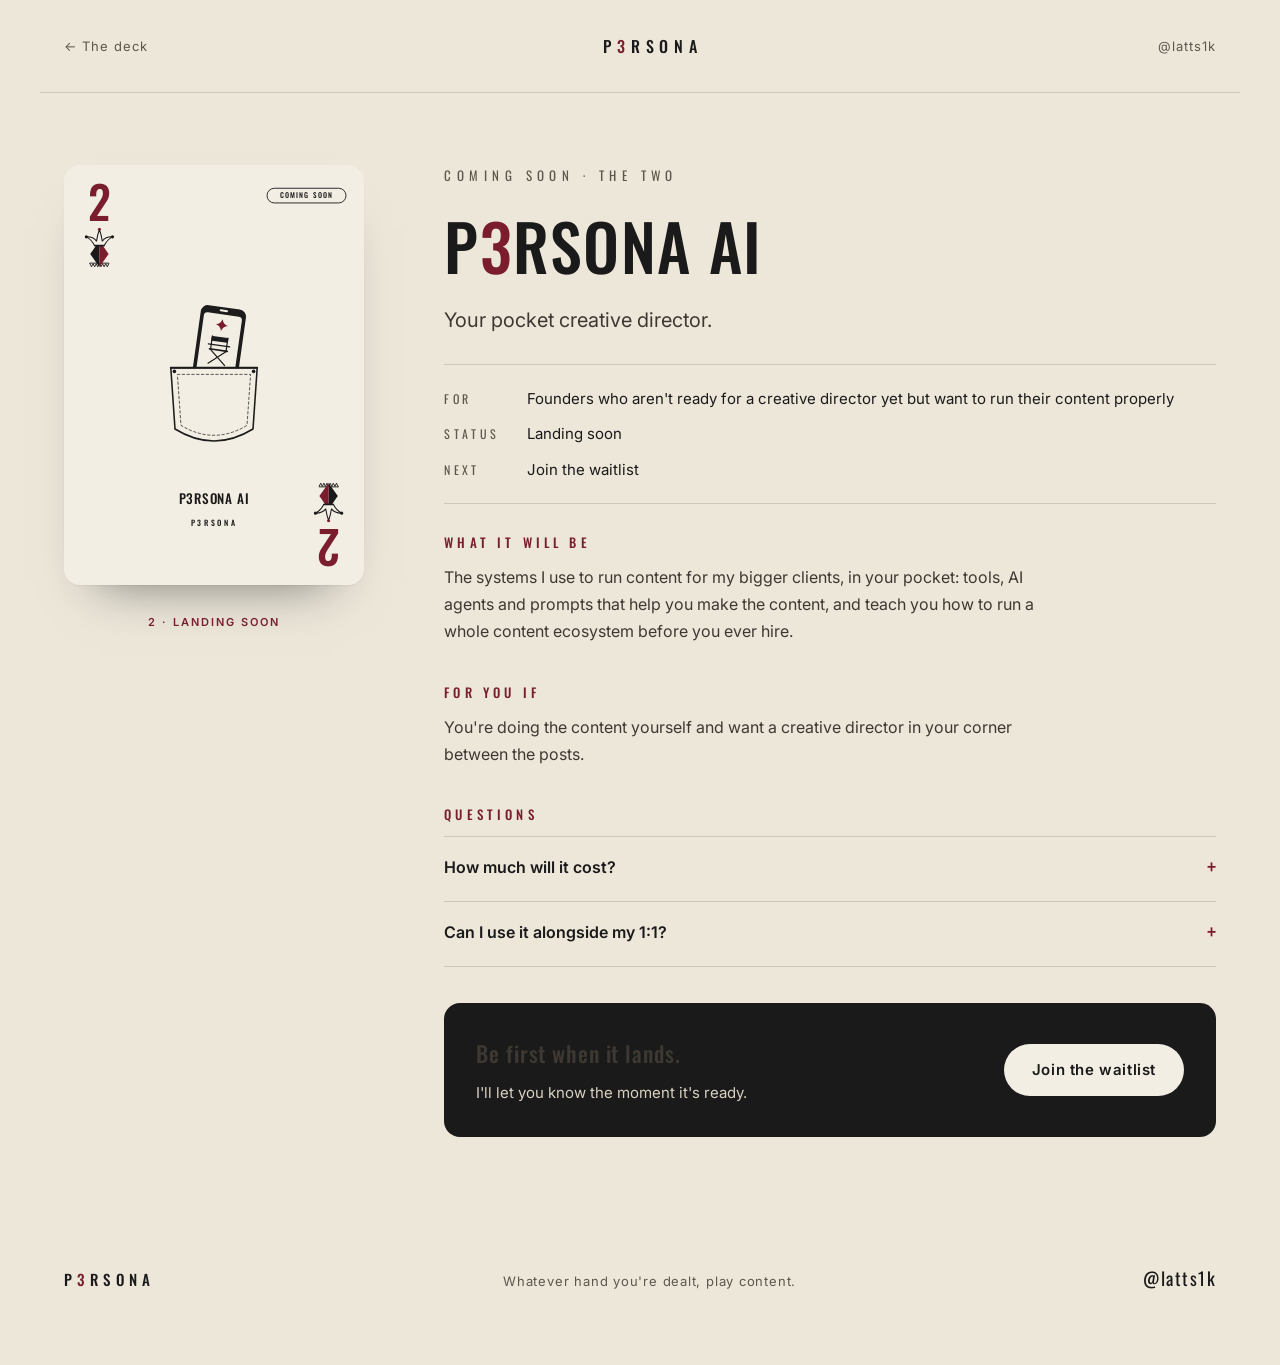
==== card/ai/index.html @ c821c552 "P3RSONA site v1: home and seven card pages Co-Authored-By: Claude Opus 5.5 <noreply@anthropic.com> C" ====
<!doctype html>
<html lang="en-GB">
<head>
<meta charset="utf-8">
<meta name="viewport" content="width=device-width, initial-scale=1, viewport-fit=cover">
<title>P3RSONA AI · P3RSONA</title>
<meta name="description" content="Your pocket creative director. Landing soon.">
<meta property="og:title" content="P3RSONA AI · P3RSONA">
<meta property="og:description" content="Your pocket creative director. Landing soon.">
<meta property="og:type" content="website">
<meta property="og:image" content="/assets/og.png">
<meta name="twitter:card" content="summary_large_image">
<meta name="theme-color" content="#EDE7DA">
<link rel="icon" href="/assets/favicon.svg" type="image/svg+xml">
<link rel="preconnect" href="https://fonts.googleapis.com">
<link rel="preconnect" href="https://fonts.gstatic.com" crossorigin>
<link rel="stylesheet" href="https://fonts.googleapis.com/css2?family=Oswald:wght@400;500&family=Inter:wght@400;500;600&display=swap">
<link rel="stylesheet" href="/assets/styles.css">
</head>
<body>
<header class="wrap bar"><a href="/">← The deck</a><a class="mark" href="/">P<span class="b3">3</span>RSONA</a><a href="https://instagram.com/latts1k" rel="noopener">@latts1k</a></header>
<main class="wrap page">
<div class="art rise"><div class="card"><img src="/assets/cards/2-p3rsona-ai.svg" width="340" height="476" alt="P3RSONA AI playing card, the two"></div><p class="small">2 · LANDING SOON</p></div>
<div class="content rise d1">
<p class="eyebrow">Coming soon · The Two</p>
<h1>P<span class="b3">3</span>RSONA AI</h1>
<p class="one">Your pocket creative director.</p>
<dl class="facts"><dt>FOR</dt><dd>Founders who aren&#x27;t ready for a creative director yet but want to run their content properly</dd><dt>STATUS</dt><dd>Landing soon</dd><dt>NEXT</dt><dd>Join the waitlist</dd></dl>
<section class="details"><div><h2>What it will be</h2><p>The systems I use to run content for my bigger clients, in your pocket: tools, AI agents and prompts that help you make the content, and teach you how to run a whole content ecosystem before you ever hire.</p></div><div><h2>For you if</h2><p>You&#x27;re doing the content yourself and want a creative director in your corner between the posts.</p></div>
<div><h2>Questions</h2><div class="faq"><details><summary>How much will it cost?</summary><p>Pricing announced at launch. Join the waitlist to hear first.</p></details><details><summary>Can I use it alongside my 1:1?</summary><p>Yes. The two are built to work together.</p></details></div></div>
<div class="cta"><div><p class="line">Be first when it lands.</p><p class="sub">I&#x27;ll let you know the moment it&#x27;s ready.</p></div>
<a class="btn light" href="https://instagram.com/latts1k" rel="noopener" data-action="waitlist" data-card="ai">Join the waitlist</a></div></section>
</div>
</main>
<footer class="wrap foot">
<span class="mark">P<span class="b3">3</span>RSONA</span>
<span>Whatever hand you&#x27;re dealt, play content.</span>
<a href="https://instagram.com/latts1k" rel="noopener">@latts1k</a>
</footer>
<script src="/assets/forms.js"></script>
<script src="/assets/app.js"></script>
</body>
</html>
---- assets/styles.css ----
:root{
  --paper:#EDE7DA;--cream:#F3EEE3;--field:#F7F3EA;--ink:#1A1A1A;--body:#3E3832;--muted:#5E574D;--line:#CFC6B5;--accent:#7A1E2E;--on-ink:#D9D1C2;
  --display:'Oswald','Arial Narrow',Impact,sans-serif;--sans:'Inter','Helvetica Neue',Arial,sans-serif;
  --ease:cubic-bezier(.16,1,.3,1);
}
*{box-sizing:border-box}
html{-webkit-text-size-adjust:100%}
body{margin:0;background:var(--paper);color:var(--ink);font-family:var(--sans);font-size:16px;line-height:1.55;-webkit-font-smoothing:antialiased}
a{color:var(--ink)}
a:hover{color:var(--accent)}
img{max-width:100%;display:block}
[hidden]{display:none!important}
:focus-visible{outline:2px solid var(--ink);outline-offset:4px}
.b3{color:var(--accent)}
.wrap{max-width:1200px;margin:0 auto;padding-left:max(24px,env(safe-area-inset-left));padding-right:max(24px,env(safe-area-inset-right))}
.label{font-family:var(--display);font-weight:500;text-transform:uppercase;letter-spacing:.36em;font-size:15px;margin:0}
.small{font-size:11px;font-weight:600;letter-spacing:.18em;text-transform:uppercase}

/* header */
.bar{display:flex;justify-content:space-between;align-items:center;gap:16px;padding-top:24px;padding-bottom:24px;border-bottom:1px solid var(--line)}
.bar.end{justify-content:flex-end}
.bar a{text-decoration:none;font-size:13px;letter-spacing:.08em;color:var(--muted);min-height:44px;display:inline-flex;align-items:center}
.bar a:hover{color:var(--ink)}
.bar .mark{font-family:var(--display);font-weight:500;font-size:16px;letter-spacing:.36em;color:var(--ink)}

/* hero */
.hero{max-width:860px;margin:0 auto;padding:120px 24px 96px;text-align:center;display:flex;flex-direction:column;align-items:center;gap:26px}
.wordmark{margin:0;font-family:var(--display);font-weight:500;font-size:clamp(30px,4.2vw,48px);line-height:1;letter-spacing:.4em;padding-left:.4em}
.eyebrow{margin:0;font-family:var(--display);font-size:13px;letter-spacing:.42em;color:var(--muted);text-transform:uppercase}
h1.anchor{margin:0;font-family:var(--display);font-weight:500;font-size:clamp(40px,6.4vw,84px);line-height:1.02;letter-spacing:.01em;text-transform:uppercase;text-wrap:balance}
.lede{margin:0;max-width:54ch;font-size:18px;line-height:1.65;color:var(--body)}
.steps{margin:10px 0 0;padding:0;list-style:none;display:flex;flex-wrap:wrap;justify-content:center;gap:10px 36px;font-size:13px;letter-spacing:.06em;color:var(--muted)}
.steps li{display:flex;gap:10px;align-items:baseline}
.steps b{font-family:var(--display);font-weight:500;font-size:14px;color:var(--accent)}

/* sections */
.section{padding-bottom:112px}
.sechead{display:flex;justify-content:space-between;align-items:baseline;gap:16px;flex-wrap:wrap;padding-bottom:18px;border-bottom:1px solid var(--ink);margin-bottom:56px}
.sechead p{margin:0;font-size:13px;letter-spacing:.06em;color:var(--muted)}
.deck{display:flex;flex-wrap:wrap;justify-content:center;gap:64px 28px}
.item{width:260px;max-width:100%;display:flex;flex-direction:column;align-items:center;gap:22px;text-decoration:none;color:var(--ink)}
.item:hover{color:var(--ink)}
.item .card{width:240px;aspect-ratio:5/7;border-radius:11.5px;box-shadow:0 14px 26px -20px rgba(26,26,26,.45),0 1px 2px rgba(26,26,26,.06);transition:transform 1400ms var(--ease),box-shadow 1400ms var(--ease)}
.item .card img{width:100%;height:100%}
.item:hover .card,.item:focus-visible .card{transform:translateY(-10px);box-shadow:0 34px 50px -30px rgba(26,26,26,.5),0 2px 4px rgba(26,26,26,.06)}
.item:focus-visible{outline:none}
.item:focus-visible .card{outline:2px solid var(--ink);outline-offset:6px}
.meta{width:100%;display:flex;flex-direction:column;gap:8px;text-align:center}
.meta .name{font-family:var(--display);font-weight:500;font-size:18px;letter-spacing:.08em;text-transform:uppercase}
.meta .one{font-size:15px;line-height:1.5;color:var(--body)}
.meta .more{margin-top:4px;color:var(--ink);transition:letter-spacing 1400ms var(--ease)}
.meta .more.hot{color:var(--accent)}
.meta .more.soft{color:var(--muted)}
.item:hover .more{letter-spacing:.24em}

/* club */
.club{display:flex;flex-wrap:wrap;justify-content:center;align-items:center;gap:40px 72px}
.club .card{width:240px;aspect-ratio:5/7;flex:none;border-radius:11.5px;box-shadow:0 22px 36px -24px rgba(26,26,26,.7);pointer-events:none}
.club .text{display:flex;flex-direction:column;gap:14px;max-width:40ch}
.club h3{margin:0;font-family:var(--display);font-weight:500;font-size:28px;letter-spacing:.08em}
.club p{margin:0;font-size:16px;line-height:1.65;color:var(--body)}

/* catch-all */
.unsure{border-top:1px solid var(--line);border-bottom:1px solid var(--line);padding:44px 0;display:flex;flex-wrap:wrap;justify-content:center;align-items:baseline;gap:12px 24px;text-align:center}
.unsure p{margin:0}
.unsure .q{font-family:var(--display);font-weight:500;font-size:22px;letter-spacing:.04em}
.unsure a{font-weight:600;text-underline-offset:4px}

/* footer */
.foot{display:flex;flex-wrap:wrap;gap:16px 48px;align-items:baseline;justify-content:space-between;padding-top:8px;padding-bottom:72px;font-size:13px;letter-spacing:.06em;color:var(--muted)}
.foot .mark{font-family:var(--display);font-weight:500;font-size:15px;letter-spacing:.36em;color:var(--ink)}
.foot a{font-family:var(--display);font-size:18px;letter-spacing:.08em;text-decoration:none}

/* card page */
.page{padding-top:72px;padding-bottom:120px;display:flex;flex-wrap:wrap;gap:56px 80px;align-items:flex-start}
.page .art{flex:1 1 300px;max-width:360px;display:flex;flex-direction:column;gap:18px;align-items:center;position:sticky;top:24px}
.page .art .card img{width:100%;height:auto}
.page .art .card{width:100%;max-width:340px;border-radius:16px;overflow:hidden;box-shadow:0 30px 50px -34px rgba(26,26,26,.6),0 1px 2px rgba(26,26,26,.06)}
.page .art .small{color:var(--accent)}
.page .content{flex:999 1 480px;min-width:0;display:flex;flex-direction:column;gap:28px}
.page h1{margin:0;font-family:var(--display);font-weight:500;font-size:clamp(38px,5vw,64px);line-height:1;letter-spacing:.02em;text-transform:uppercase}
.page .one{margin:0;font-size:20px;line-height:1.55;color:var(--body);max-width:46ch}
.facts{margin:0;display:grid;grid-template-columns:auto minmax(0,1fr);gap:12px 28px;padding:22px 0;border-top:1px solid var(--line);border-bottom:1px solid var(--line)}
.facts dt{font-family:var(--display);font-size:12px;letter-spacing:.28em;color:var(--muted);padding-top:3px}
.facts dd{margin:0;font-size:15px;line-height:1.55}
.details{display:flex;flex-direction:column;gap:36px}
.details h2{text-transform:uppercase;font-family:var(--display);font-weight:500;font-size:13px;letter-spacing:.32em;color:var(--accent);margin:0 0 12px}
.details p{margin:0;font-size:16px;line-height:1.7;color:var(--body);max-width:62ch}
.details ul,.details ol{margin:0;padding:0;list-style:none;display:flex;flex-direction:column;gap:10px;font-size:16px;line-height:1.55}
.details ul li{display:flex;gap:14px;align-items:baseline}
.details ul li::before{content:"";flex:none;width:7px;height:7px;background:var(--accent);transform:rotate(45deg) translateY(-2px)}
.details ol li{display:flex;gap:14px;align-items:baseline}
.details ol b{font-family:var(--display);font-weight:500;color:var(--accent);min-width:22px}
.faq{border-bottom:1px solid var(--line)}
.faq details{border-top:1px solid var(--line);padding:18px 0}
.faq summary{cursor:pointer;font-size:16px;font-weight:600;list-style:none;display:flex;justify-content:space-between;gap:16px;min-height:28px}
.faq summary::-webkit-details-marker{display:none}
.faq summary::after{content:"+";font-family:var(--display);font-weight:400;font-size:22px;line-height:1;color:var(--accent);transition:transform 600ms var(--ease)}
.faq details[open] summary::after{transform:rotate(45deg)}
.faq details p{margin:12px 0 0;font-size:15px}
.cta{background:var(--ink);color:var(--cream);border-radius:16px;padding:32px;display:flex;flex-wrap:wrap;gap:20px 32px;align-items:center;justify-content:space-between}
.cta div{display:flex;flex-direction:column;gap:8px;max-width:40ch}
.cta .line{margin:0;font-family:var(--display);font-weight:500;font-size:22px;letter-spacing:.04em}
.cta .sub{margin:0;font-size:15px;line-height:1.6;color:var(--on-ink)}
.btn{display:inline-flex;align-items:center;justify-content:center;min-height:52px;padding:0 28px;border-radius:999px;border:0;font:600 15px var(--sans);letter-spacing:.04em;text-decoration:none;cursor:pointer}
.btn.light{background:var(--cream);color:var(--ink)}
.btn.light:hover{background:#fff;color:var(--ink)}
.btn.dark{background:var(--ink);color:var(--cream)}
.btn.dark:hover{background:#000;color:var(--cream)}

/* unlock wall */
.wall{display:grid;border:1px solid var(--line);border-radius:18px;overflow:hidden;background:var(--cream)}
.wall>*{grid-area:1/1}
.wall .ghost{padding:32px;display:flex;flex-direction:column;gap:14px;filter:blur(7px);opacity:.45;user-select:none;pointer-events:none}
.wall .ghost p{margin:0;font-size:16px;line-height:1.7}
.wall .ghost .h{font-family:var(--display);font-size:13px;letter-spacing:.32em;color:var(--accent)}
.wall .front{position:relative;padding:36px 32px;display:flex;flex-direction:column;gap:16px;background:linear-gradient(180deg,rgba(243,238,227,.55),rgba(243,238,227,.94) 30%)}
.wall .front h2{margin:0;font-family:var(--display);font-weight:500;font-size:24px;letter-spacing:.04em}
.wall .front>p{margin:0;font-size:15px;line-height:1.6;color:var(--body)}
.fields{display:flex;flex-wrap:wrap;gap:14px}
.field{display:flex;flex-direction:column;gap:6px;flex:1 1 220px;min-width:0}
.field label{font-size:12px;letter-spacing:.08em;color:var(--muted)}
.field input,.field select{font:15px var(--sans);color:var(--ink);background:var(--field);border:1px solid var(--line);border-radius:10px;padding:12px 14px;min-height:46px;width:100%}
.field input:focus,.field select:focus{outline:none;border-color:var(--ink)}
.wall .note{margin:0;font-size:12px;color:var(--muted)}
.wall .err{margin:0;font-size:13px;color:var(--accent);min-height:1em}
.tally-slot iframe{width:100%;border:0}

/* motion */
.rise{animation:rise 1800ms var(--ease) both}
.d1{animation-delay:150ms}.d2{animation-delay:300ms}.d3{animation-delay:450ms}.d4{animation-delay:600ms}
@keyframes rise{from{opacity:0;transform:translateY(10px)}to{opacity:1;transform:none}}
@media (prefers-reduced-motion:reduce){*{animation:none!important;transition:none!important}.item:hover .card{transform:none}}

@media (max-width:820px){
  .hero{padding-top:72px;padding-bottom:72px}
  .page{padding-top:40px}
  .page .art{position:static;max-width:300px;margin:0 auto}
  .cta{padding:24px}
}
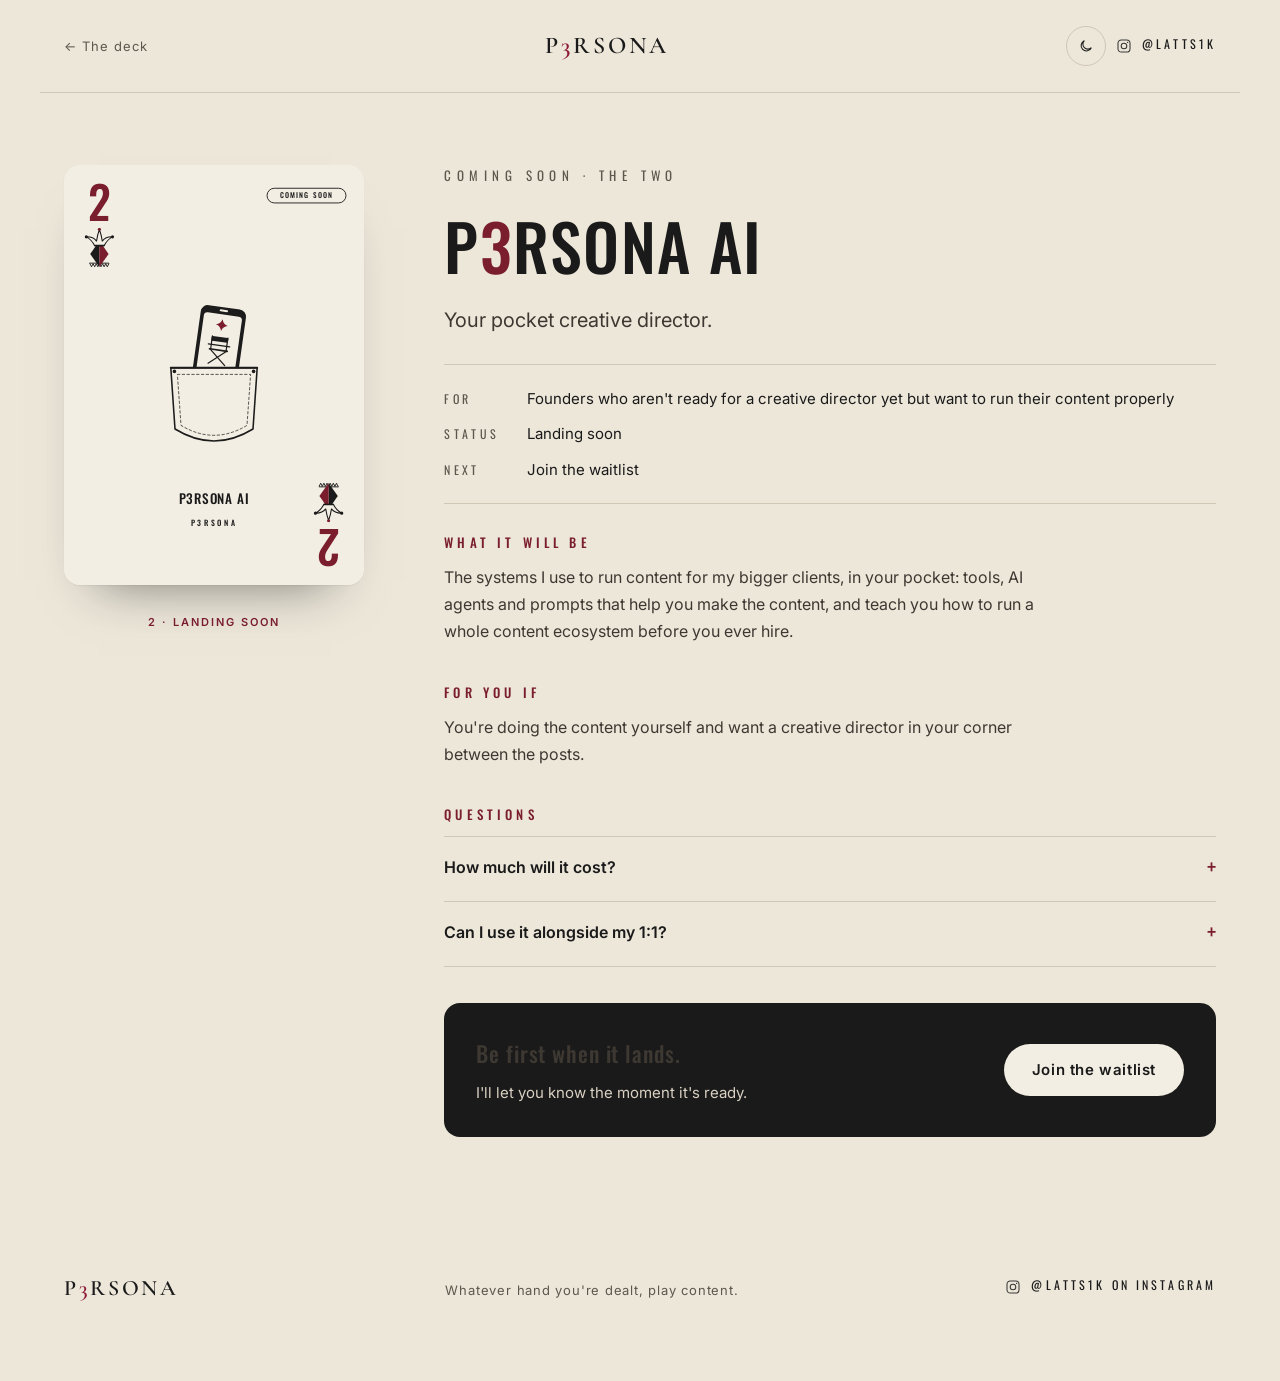
==== commit 82314038: "Logo 2, premium Instagram link, dark mode toggle, new card order - Wordmark switched to P3RSONA logo" ====
--- a/card/ai/index.html
+++ b/card/ai/index.html
@@ -8,17 +8,22 @@
 <meta property="og:title" content="P3RSONA AI · P3RSONA">
 <meta property="og:description" content="Your pocket creative director. Landing soon.">
 <meta property="og:type" content="website">
-<meta property="og:image" content="/assets/og.png">
+<meta property="og:image" content="https://p3rsona.co/assets/og.png?v=joker">
+<meta property="og:image:width" content="1200">
+<meta property="og:image:height" content="630">
+<meta property="og:image:alt" content="The Joker card from the P3RSONA deck: play content.">
+<meta name="twitter:image" content="https://p3rsona.co/assets/og.png?v=joker">
 <meta name="twitter:card" content="summary_large_image">
-<meta name="theme-color" content="#EDE7DA">
+<meta name="theme-color" content="#EDE7DA" id="tc">
 <link rel="icon" href="/assets/favicon.svg" type="image/svg+xml">
 <link rel="preconnect" href="https://fonts.googleapis.com">
 <link rel="preconnect" href="https://fonts.gstatic.com" crossorigin>
-<link rel="stylesheet" href="https://fonts.googleapis.com/css2?family=Oswald:wght@400;500&family=Inter:wght@400;500;600&display=swap">
+<link rel="stylesheet" href="https://fonts.googleapis.com/css2?family=Cormorant+Garamond:wght@600&family=Oswald:wght@400;500&family=Inter:wght@400;500;600&display=swap">
 <link rel="stylesheet" href="/assets/styles.css">
+<script>try{if(!matchMedia('(prefers-reduced-motion: reduce)').matches)document.documentElement.classList.add('anim')}catch(e){}try{if(localStorage.getItem('p3_theme')==='dark'){document.documentElement.dataset.theme='dark';document.getElementById('tc').content='#121110'}}catch(e){}</script>
 </head>
 <body>
-<header class="wrap bar"><a href="/">← The deck</a><a class="mark" href="/">P<span class="b3">3</span>RSONA</a><a href="https://instagram.com/latts1k" rel="noopener">@latts1k</a></header>
+<header class="wrap bar"><a href="/">← The deck</a><a class="mark" href="/" aria-label="P3RSONA home">P<span class="b3">3</span>RSONA</a><div class="tools"><button class="theme" type="button" aria-label="Switch to dark mode" data-theme-toggle><svg class="moon" width="16" height="16" viewBox="0 0 24 24" fill="none" stroke="currentColor" stroke-width="1.6" aria-hidden="true"><path d="M20 14.5A8 8 0 1 1 9.5 4a6.5 6.5 0 0 0 10.5 10.5z"/></svg><svg class="sun" width="16" height="16" viewBox="0 0 24 24" fill="none" stroke="currentColor" stroke-width="1.6" aria-hidden="true"><circle cx="12" cy="12" r="4"/><path d="M12 2.5v2.5M12 19v2.5M2.5 12H5M19 12h2.5M5.3 5.3l1.8 1.8M16.9 16.9l1.8 1.8M5.3 18.7l1.8-1.8M16.9 7.1l1.8-1.8"/></svg></button><a class="ig" href="https://instagram.com/latts1k" rel="noopener" aria-label="@latts1k"><svg width="16" height="16" viewBox="0 0 24 24" fill="none" stroke="currentColor" stroke-width="1.6" aria-hidden="true"><rect x="3" y="3" width="18" height="18" rx="5"/><circle cx="12" cy="12" r="4.2"/><circle cx="17.4" cy="6.6" r="1" fill="currentColor" stroke="none"/></svg><span>@latts1k</span></a></div></header>
 <main class="wrap page">
 <div class="art rise"><div class="card"><img src="/assets/cards/2-p3rsona-ai.svg" width="340" height="476" alt="P3RSONA AI playing card, the two"></div><p class="small">2 · LANDING SOON</p></div>
 <div class="content rise d1">
@@ -33,9 +38,9 @@
 </div>
 </main>
 <footer class="wrap foot">
-<span class="mark">P<span class="b3">3</span>RSONA</span>
+<a class="mark" href="/" aria-label="P3RSONA home">P<span class="b3">3</span>RSONA</a>
 <span>Whatever hand you&#x27;re dealt, play content.</span>
-<a href="https://instagram.com/latts1k" rel="noopener">@latts1k</a>
+<a class="ig" href="https://instagram.com/latts1k" rel="noopener" aria-label="@latts1k on Instagram"><svg width="16" height="16" viewBox="0 0 24 24" fill="none" stroke="currentColor" stroke-width="1.6" aria-hidden="true"><rect x="3" y="3" width="18" height="18" rx="5"/><circle cx="12" cy="12" r="4.2"/><circle cx="17.4" cy="6.6" r="1" fill="currentColor" stroke="none"/></svg><span>@latts1k on Instagram</span></a>
 </footer>
 <script src="/assets/forms.js"></script>
 <script src="/assets/app.js"></script>
--- a/assets/styles.css
+++ b/assets/styles.css
@@ -1,5 +1,6 @@
 :root{
   --paper:#EDE7DA;--cream:#F3EEE3;--field:#F7F3EA;--ink:#1A1A1A;--body:#3E3832;--muted:#5E574D;--line:#CFC6B5;--accent:#7A1E2E;--on-ink:#D9D1C2;
+  --logo3:#8E1B3A;--logo:'Cormorant Garamond',Georgia,'Times New Roman',serif;--panel:#1A1A1A;--on-panel:#F3EEE3;
   --display:'Oswald','Arial Narrow',Impact,sans-serif;--sans:'Inter','Helvetica Neue',Arial,sans-serif;
   --ease:cubic-bezier(.16,1,.3,1);
 }
@@ -21,7 +22,27 @@
 .bar.end{justify-content:flex-end}
 .bar a{text-decoration:none;font-size:13px;letter-spacing:.08em;color:var(--muted);min-height:44px;display:inline-flex;align-items:center}
 .bar a:hover{color:var(--ink)}
-.bar .mark{font-family:var(--display);font-weight:500;font-size:16px;letter-spacing:.36em;color:var(--ink)}
+/* logo: P3RSONA logo 2 */
+.wordmark,.mark{font-family:var(--logo)!important;font-weight:600!important;letter-spacing:.12em!important;text-transform:uppercase;text-decoration:none;color:var(--ink)}
+.wordmark .b3,.mark .b3{color:var(--logo3)}
+.bar a.wordmark{font-size:clamp(34px,4.8vw,54px);line-height:1;padding-left:0;color:var(--ink);min-height:44px}
+.bar a.wordmark:hover,.bar a.mark:hover,.foot a.mark:hover{color:var(--ink)}
+.bar .mark{font-size:24px;line-height:1;color:var(--ink)}
+.bar .tools{display:flex;align-items:center;gap:10px}
+/* instagram link */
+a.ig{display:inline-flex;align-items:center;gap:10px;min-height:44px;font-family:var(--display);font-weight:400;font-size:12px;letter-spacing:.26em;text-transform:uppercase;text-decoration:none;color:var(--ink)}
+a.ig svg{flex:none;opacity:.85}
+a.ig span{background:linear-gradient(currentColor,currentColor) 0 100%/0 1px no-repeat;padding-bottom:3px;transition:background-size 900ms var(--ease)}
+a.ig:hover{color:var(--ink)}
+a.ig:hover span{background-size:100% 1px}
+.bar a.ig{font-size:12px;letter-spacing:.26em;color:var(--ink)}
+/* theme toggle */
+.theme{width:40px;height:40px;flex:none;display:inline-flex;align-items:center;justify-content:center;border:1px solid var(--line);border-radius:999px;background:transparent;color:var(--ink);cursor:pointer;transition:border-color 600ms var(--ease)}
+.theme:hover{border-color:var(--ink)}
+.theme .sun{display:none}
+[data-theme=dark] .theme .sun{display:block}
+[data-theme=dark] .theme .moon{display:none}
+.diamond{color:var(--accent)}
 
 /* hero */
 .hero{max-width:860px;margin:0 auto;padding:120px 24px 96px;text-align:center;display:flex;flex-direction:column;align-items:center;gap:26px}
@@ -68,8 +89,7 @@
 
 /* footer */
 .foot{display:flex;flex-wrap:wrap;gap:16px 48px;align-items:baseline;justify-content:space-between;padding-top:8px;padding-bottom:72px;font-size:13px;letter-spacing:.06em;color:var(--muted)}
-.foot .mark{font-family:var(--display);font-weight:500;font-size:15px;letter-spacing:.36em;color:var(--ink)}
-.foot a{font-family:var(--display);font-size:18px;letter-spacing:.08em;text-decoration:none}
+.foot .mark{font-size:22px;line-height:1;color:var(--ink)}
 
 /* card page */
 .page{padding-top:72px;padding-bottom:120px;display:flex;flex-wrap:wrap;gap:56px 80px;align-items:flex-start}
@@ -98,7 +118,7 @@
 .faq summary::after{content:"+";font-family:var(--display);font-weight:400;font-size:22px;line-height:1;color:var(--accent);transition:transform 600ms var(--ease)}
 .faq details[open] summary::after{transform:rotate(45deg)}
 .faq details p{margin:12px 0 0;font-size:15px}
-.cta{background:var(--ink);color:var(--cream);border-radius:16px;padding:32px;display:flex;flex-wrap:wrap;gap:20px 32px;align-items:center;justify-content:space-between}
+.cta{background:var(--panel);color:var(--on-panel);border-radius:16px;padding:32px;display:flex;flex-wrap:wrap;gap:20px 32px;align-items:center;justify-content:space-between}
 .cta div{display:flex;flex-direction:column;gap:8px;max-width:40ch}
 .cta .line{margin:0;font-family:var(--display);font-weight:500;font-size:22px;letter-spacing:.04em}
 .cta .sub{margin:0;font-size:15px;line-height:1.6;color:var(--on-ink)}
@@ -130,8 +150,50 @@
 .rise{animation:rise 1800ms var(--ease) both}
 .d1{animation-delay:150ms}.d2{animation-delay:300ms}.d3{animation-delay:450ms}.d4{animation-delay:600ms}
 @keyframes rise{from{opacity:0;transform:translateY(10px)}to{opacity:1;transform:none}}
+/* opening: header line draws, wordmark and hero fade in, anchor rises word by word */
+.bar.intro{position:relative}
+html.anim .bar.intro{border-bottom-color:transparent}
+html.anim .bar.intro::after{content:"";position:absolute;left:max(24px,env(safe-area-inset-left));right:max(24px,env(safe-area-inset-right));bottom:-1px;height:1px;background:var(--line);transform-origin:left;animation:draw 1800ms var(--ease) 200ms both}
+html.anim .bar.intro>*{animation:fadein 1600ms var(--ease) both}
+html.anim .bar.intro>*:last-child{animation-delay:500ms}
+html.anim .fade{animation:rise 1600ms var(--ease) var(--d,0ms) both}
+html.anim .anchor .w{display:inline-block;animation:word 1400ms var(--ease) calc(1300ms + var(--i) * 110ms) both}
+@keyframes draw{from{transform:scaleX(0)}to{transform:scaleX(1)}}
+@keyframes fadein{from{opacity:0}to{opacity:1}}
+@keyframes word{from{opacity:0;transform:translateY(.45em)}to{opacity:1;transform:none}}
+
+/* cards laid on the table one at a time as each section comes into view */
+html.anim .place{opacity:0;transform:translate(-14px,-38px) rotate(-3.5deg)}
+html.anim .place:nth-child(even){transform:translate(14px,-38px) rotate(3deg)}
+html.anim .place.in{opacity:1;transform:none;transition:opacity 1100ms ease var(--d,0ms),transform 1700ms cubic-bezier(.22,1.12,.36,1) var(--d,0ms)}
+html.anim .place .meta,html.anim .club.place .text{opacity:0}
+html.anim .place.in .meta,html.anim .club.place.in .text{opacity:1;transition:opacity 1200ms ease calc(var(--d,0ms) + 700ms)}
+
 @media (prefers-reduced-motion:reduce){*{animation:none!important;transition:none!important}.item:hover .card{transform:none}}
 
+/* dark: a black table, cards and forms stay cream like printed stock */
+html{transition:background-color 700ms var(--ease)}
+body{transition:background-color 700ms var(--ease),color 700ms var(--ease)}
+:root[data-theme=dark]{--paper:#121110;--ink:#EDE7DA;--body:#C9C0B0;--muted:#9C9385;--line:#36312B;--accent:#C9566C;--logo3:#C9566C;--panel:#F3EEE3;--on-panel:#1A1A1A;--on-ink:#3E3832;color-scheme:dark}
+[data-theme=dark] .cta .sub{color:#3E3832}
+[data-theme=dark] .cta .btn.light{background:#1A1A1A;color:#F3EEE3}
+[data-theme=dark] .cta .btn.light:hover{background:#000;color:#F3EEE3}
+[data-theme=dark] .wall{--ink:#1A1A1A;--body:#3E3832;--muted:#5E574D;--line:#CFC6B5;--accent:#7A1E2E;color:var(--ink);border-color:#2A2622}
+[data-theme=dark] .item .card,[data-theme=dark] .page .art .card,[data-theme=dark] .club .card{box-shadow:0 18px 34px -18px rgba(0,0,0,.9),0 1px 2px rgba(0,0,0,.4)}
+[data-theme=dark] .item:hover .card{box-shadow:0 40px 60px -28px rgba(0,0,0,.95),0 2px 4px rgba(0,0,0,.4)}
+
+@media (max-width:600px){
+  .bar a.ig span{display:none}
+  .bar a.ig{width:40px;justify-content:center;border:1px solid var(--line);border-radius:999px;min-height:40px}
+  .deck{gap:44px 14px}
+  .item{width:calc(50% - 7px);gap:14px}
+  .item .card{width:100%;border-radius:8px}
+  .meta{gap:6px}
+  .meta .name{font-size:14px;letter-spacing:.05em}
+  .meta .one{font-size:13px;line-height:1.45}
+  .meta .more{font-size:9.5px;letter-spacing:.12em}
+  .item:hover .more{letter-spacing:.12em}
+}
 @media (max-width:820px){
   .hero{padding-top:72px;padding-bottom:72px}
   .page{padding-top:40px}
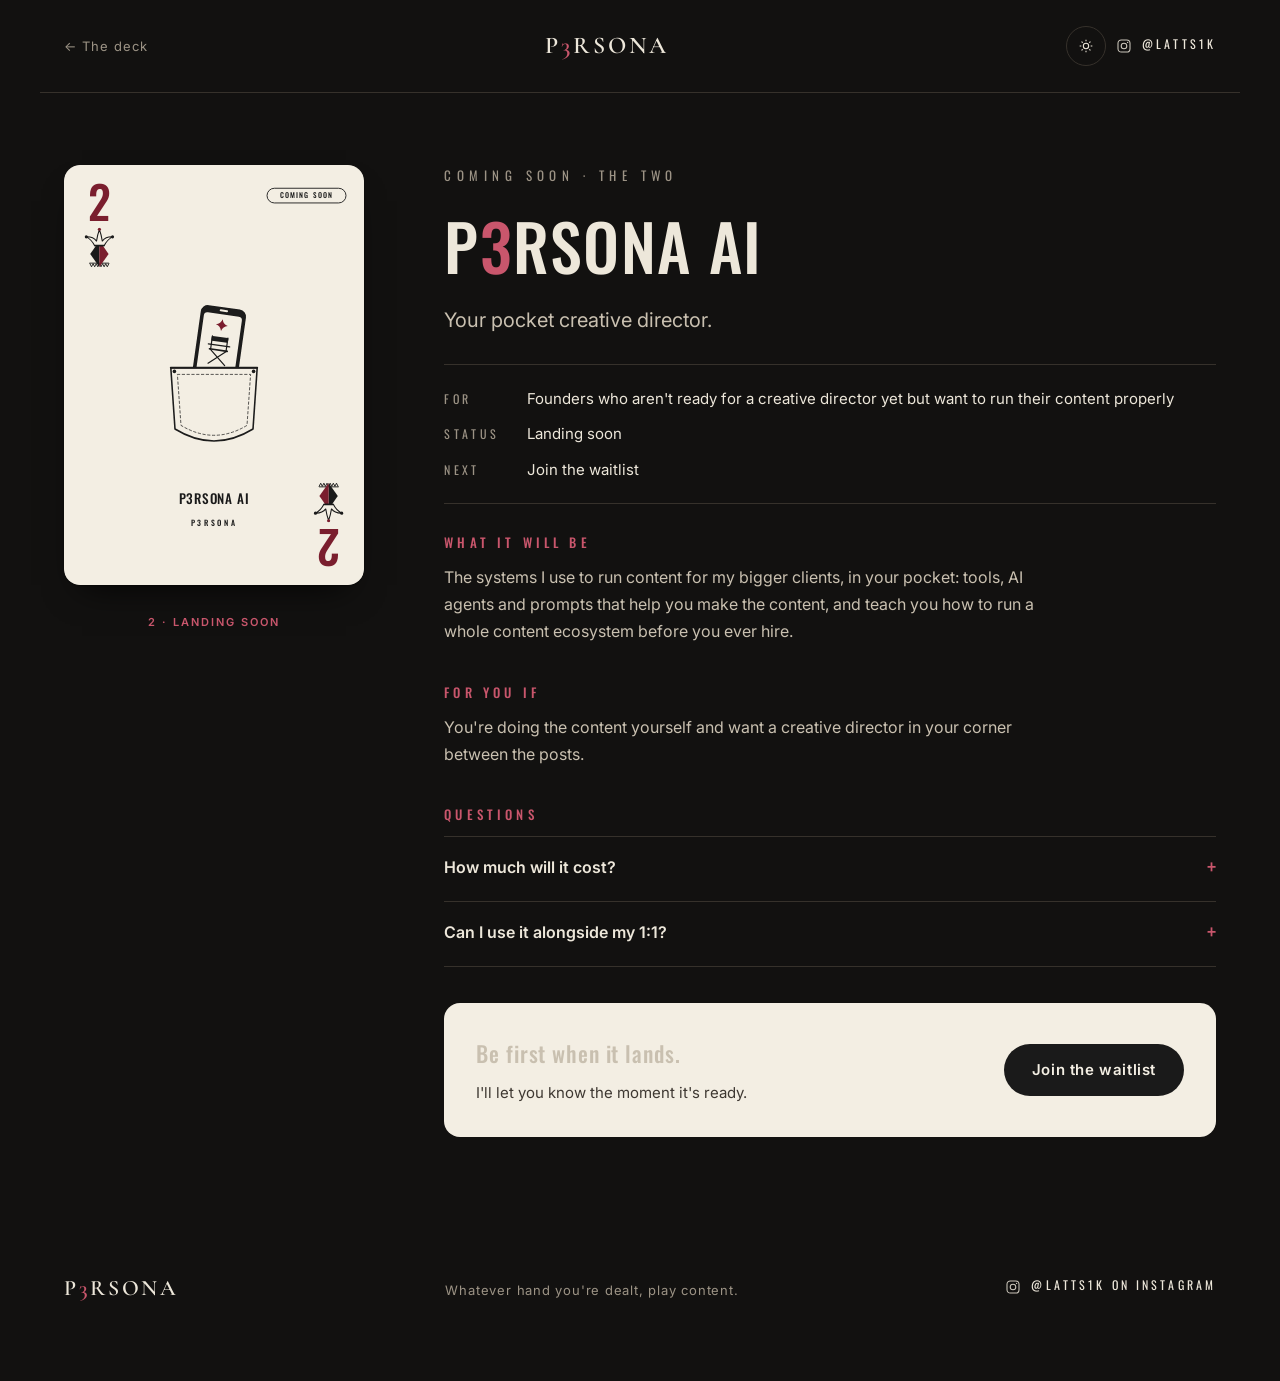
==== commit 129551ea: "Dark by default, smaller logo, Masterminds held back, Amplified 3 slots - Dark mode is now the defau" ====
--- a/card/ai/index.html
+++ b/card/ai/index.html
@@ -1,5 +1,5 @@
 <!doctype html>
-<html lang="en-GB">
+<html lang="en-GB" data-theme="dark">
 <head>
 <meta charset="utf-8">
 <meta name="viewport" content="width=device-width, initial-scale=1, viewport-fit=cover">
@@ -14,13 +14,13 @@
 <meta property="og:image:alt" content="The Joker card from the P3RSONA deck: play content.">
 <meta name="twitter:image" content="https://p3rsona.co/assets/og.png?v=joker">
 <meta name="twitter:card" content="summary_large_image">
-<meta name="theme-color" content="#EDE7DA" id="tc">
+<meta name="theme-color" content="#121110" id="tc">
 <link rel="icon" href="/assets/favicon.svg" type="image/svg+xml">
 <link rel="preconnect" href="https://fonts.googleapis.com">
 <link rel="preconnect" href="https://fonts.gstatic.com" crossorigin>
 <link rel="stylesheet" href="https://fonts.googleapis.com/css2?family=Cormorant+Garamond:wght@600&family=Oswald:wght@400;500&family=Inter:wght@400;500;600&display=swap">
 <link rel="stylesheet" href="/assets/styles.css">
-<script>try{if(!matchMedia('(prefers-reduced-motion: reduce)').matches)document.documentElement.classList.add('anim')}catch(e){}try{if(localStorage.getItem('p3_theme')==='dark'){document.documentElement.dataset.theme='dark';document.getElementById('tc').content='#121110'}}catch(e){}</script>
+<script>try{if(!matchMedia('(prefers-reduced-motion: reduce)').matches)document.documentElement.classList.add('anim')}catch(e){}try{if(localStorage.getItem('p3_theme')==='light'){delete document.documentElement.dataset.theme;document.getElementById('tc').content='#EDE7DA'}}catch(e){}</script>
 </head>
 <body>
 <header class="wrap bar"><a href="/">← The deck</a><a class="mark" href="/" aria-label="P3RSONA home">P<span class="b3">3</span>RSONA</a><div class="tools"><button class="theme" type="button" aria-label="Switch to dark mode" data-theme-toggle><svg class="moon" width="16" height="16" viewBox="0 0 24 24" fill="none" stroke="currentColor" stroke-width="1.6" aria-hidden="true"><path d="M20 14.5A8 8 0 1 1 9.5 4a6.5 6.5 0 0 0 10.5 10.5z"/></svg><svg class="sun" width="16" height="16" viewBox="0 0 24 24" fill="none" stroke="currentColor" stroke-width="1.6" aria-hidden="true"><circle cx="12" cy="12" r="4"/><path d="M12 2.5v2.5M12 19v2.5M2.5 12H5M19 12h2.5M5.3 5.3l1.8 1.8M16.9 16.9l1.8 1.8M5.3 18.7l1.8-1.8M16.9 7.1l1.8-1.8"/></svg></button><a class="ig" href="https://instagram.com/latts1k" rel="noopener" aria-label="@latts1k"><svg width="16" height="16" viewBox="0 0 24 24" fill="none" stroke="currentColor" stroke-width="1.6" aria-hidden="true"><rect x="3" y="3" width="18" height="18" rx="5"/><circle cx="12" cy="12" r="4.2"/><circle cx="17.4" cy="6.6" r="1" fill="currentColor" stroke="none"/></svg><span>@latts1k</span></a></div></header>
--- a/assets/styles.css
+++ b/assets/styles.css
@@ -25,7 +25,7 @@
 /* logo: P3RSONA logo 2 */
 .wordmark,.mark{font-family:var(--logo)!important;font-weight:600!important;letter-spacing:.12em!important;text-transform:uppercase;text-decoration:none;color:var(--ink)}
 .wordmark .b3,.mark .b3{color:var(--logo3)}
-.bar a.wordmark{font-size:clamp(34px,4.8vw,54px);line-height:1;padding-left:0;color:var(--ink);min-height:44px}
+.bar a.wordmark{font-size:clamp(24px,3.2vw,36px);line-height:1;padding-left:0;color:var(--ink);min-height:44px}
 .bar a.wordmark:hover,.bar a.mark:hover,.foot a.mark:hover{color:var(--ink)}
 .bar .mark{font-size:24px;line-height:1;color:var(--ink)}
 .bar .tools{display:flex;align-items:center;gap:10px}
@@ -171,6 +171,13 @@
 
 @media (prefers-reduced-motion:reduce){*{animation:none!important;transition:none!important}.item:hover .card{transform:none}}
 
+/* held-back card: greyed out, not clickable */
+.item.held{cursor:default}
+.item.held .card{filter:grayscale(1);opacity:.42;box-shadow:none}
+.item.held:hover .card{transform:none;box-shadow:none}
+.item.held .meta{opacity:.6}
+.item.held:hover .more{letter-spacing:.18em}
+
 /* dark: a black table, cards and forms stay cream like printed stock */
 html{transition:background-color 700ms var(--ease)}
 body{transition:background-color 700ms var(--ease),color 700ms var(--ease)}
